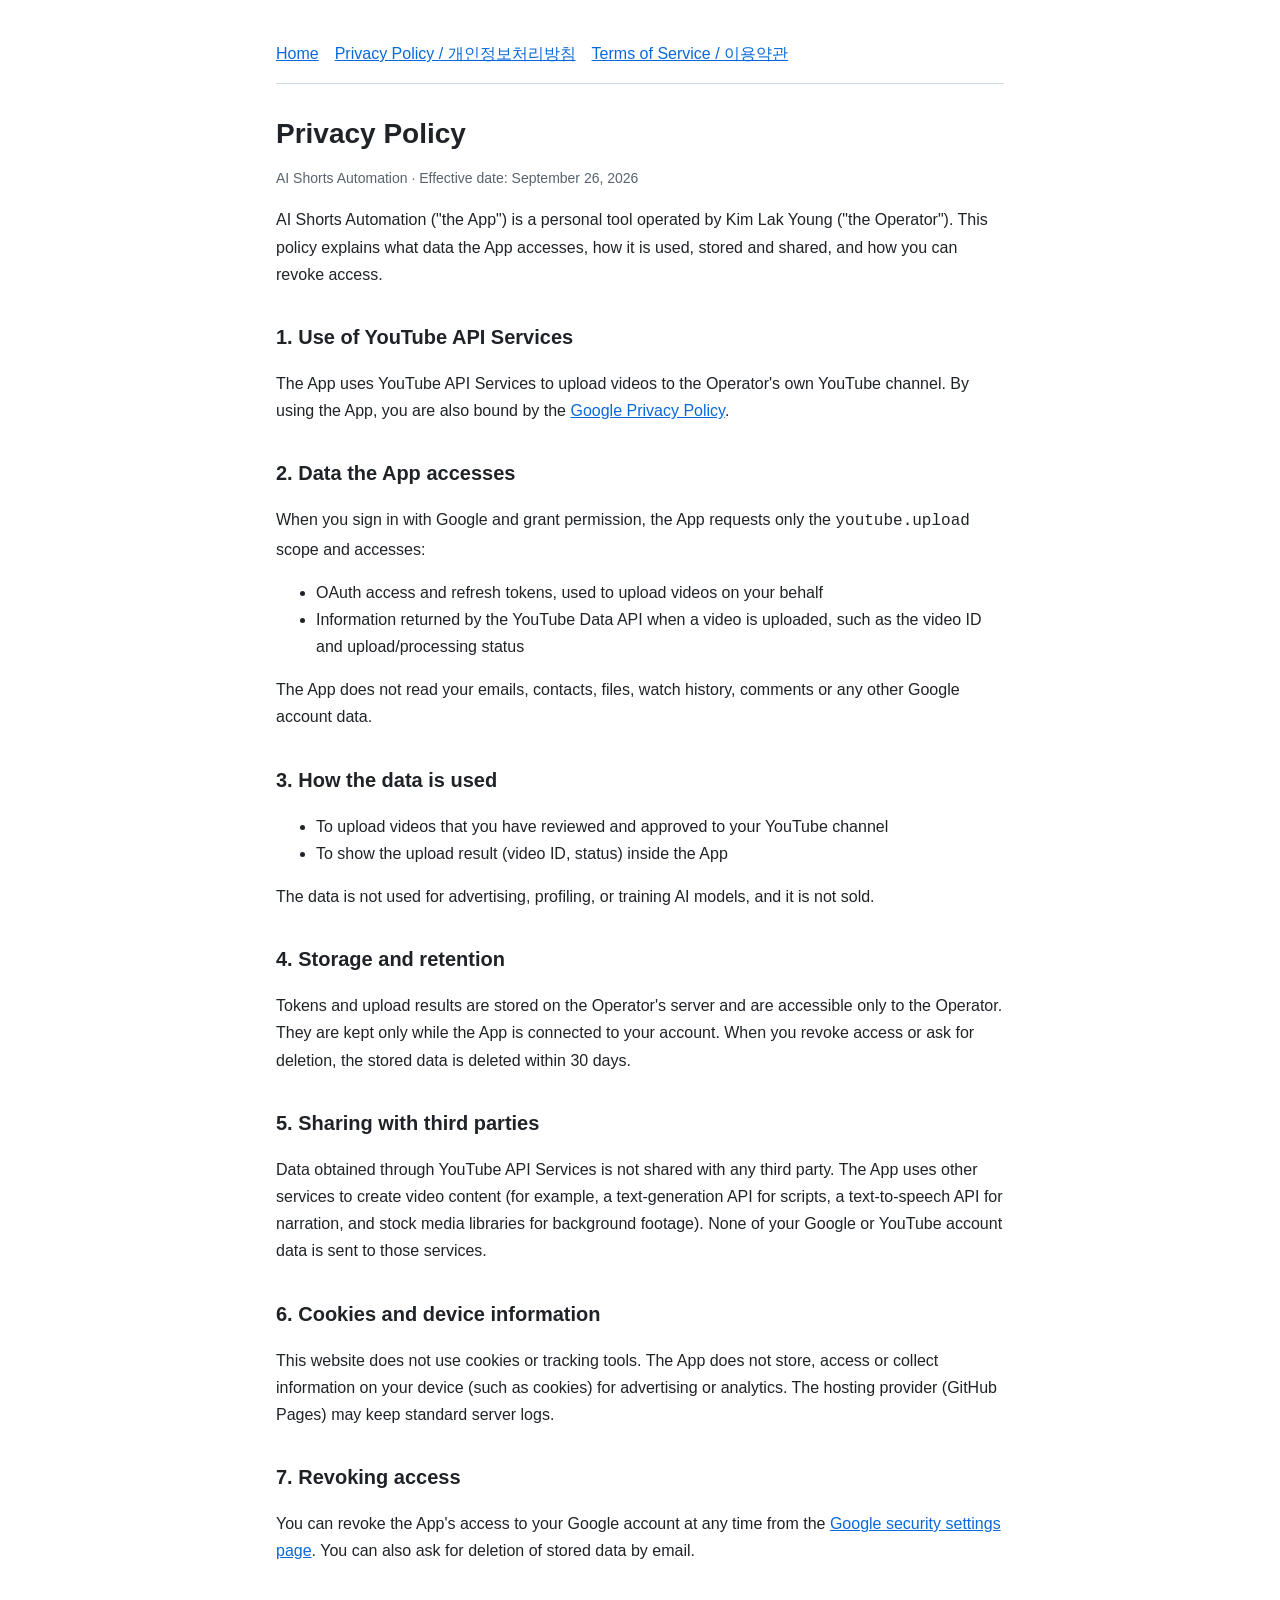
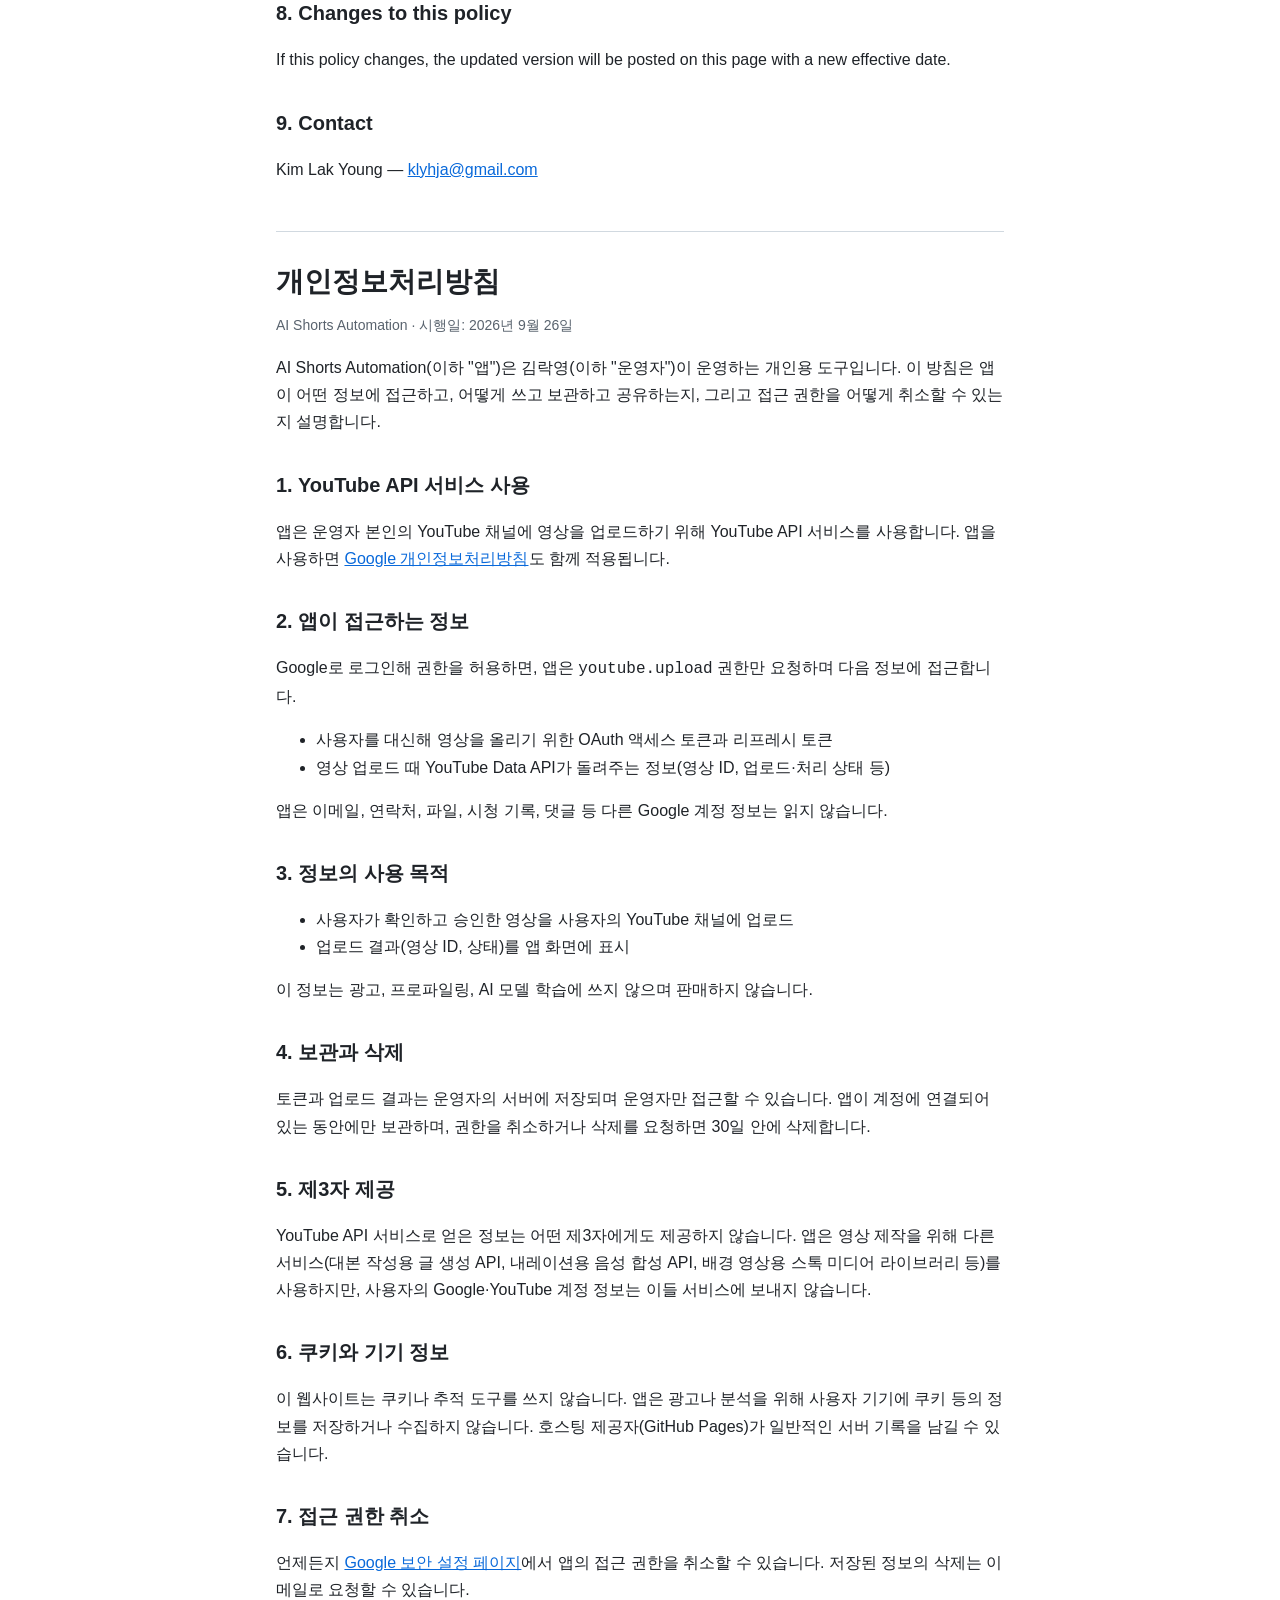
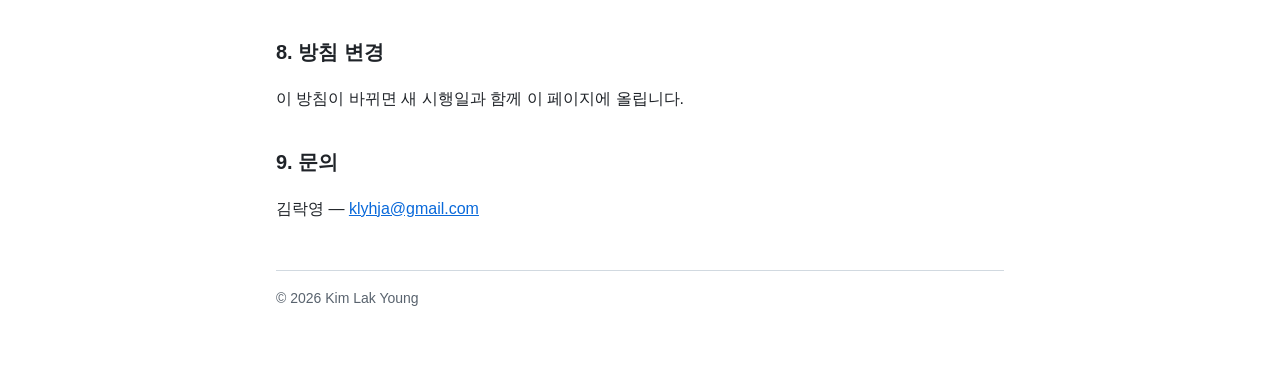
==== privacy.html @ d7c07e0d "Add homepage, privacy policy and terms of service Co-Authored-By: Claude Opus 5.5 (1M context) <nore" ====
<!doctype html>
<html lang="en">
<head>
<meta charset="utf-8">
<meta name="viewport" content="width=device-width, initial-scale=1">
<title>Privacy Policy</title>
<meta name="description" content="Privacy Policy for AI Shorts Automation.">
<link rel="stylesheet" href="style.css">
</head>
<body>
<main>
  <nav>
    <a href="./">Home</a>
    <a href="privacy.html">Privacy Policy / 개인정보처리방침</a>
    <a href="terms.html">Terms of Service / 이용약관</a>
  </nav>

  <h1>Privacy Policy</h1>
  <p class="meta">AI Shorts Automation · Effective date: September 26, 2026</p>

  <p>AI Shorts Automation ("the App") is a personal tool operated by Kim Lak Young ("the Operator"). This policy explains what data the App accesses, how it is used, stored and shared, and how you can revoke access.</p>

  <h2>1. Use of YouTube API Services</h2>
  <p>The App uses YouTube API Services to upload videos to the Operator's own YouTube channel. By using the App, you are also bound by the <a href="https://policies.google.com/privacy">Google Privacy Policy</a>.</p>

  <h2>2. Data the App accesses</h2>
  <p>When you sign in with Google and grant permission, the App requests only the <code>youtube.upload</code> scope and accesses:</p>
  <ul>
    <li>OAuth access and refresh tokens, used to upload videos on your behalf</li>
    <li>Information returned by the YouTube Data API when a video is uploaded, such as the video ID and upload/processing status</li>
  </ul>
  <p>The App does not read your emails, contacts, files, watch history, comments or any other Google account data.</p>

  <h2>3. How the data is used</h2>
  <ul>
    <li>To upload videos that you have reviewed and approved to your YouTube channel</li>
    <li>To show the upload result (video ID, status) inside the App</li>
  </ul>
  <p>The data is not used for advertising, profiling, or training AI models, and it is not sold.</p>

  <h2>4. Storage and retention</h2>
  <p>Tokens and upload results are stored on the Operator's server and are accessible only to the Operator. They are kept only while the App is connected to your account. When you revoke access or ask for deletion, the stored data is deleted within 30 days.</p>

  <h2>5. Sharing with third parties</h2>
  <p>Data obtained through YouTube API Services is not shared with any third party. The App uses other services to create video content (for example, a text-generation API for scripts, a text-to-speech API for narration, and stock media libraries for background footage). None of your Google or YouTube account data is sent to those services.</p>

  <h2>6. Cookies and device information</h2>
  <p>This website does not use cookies or tracking tools. The App does not store, access or collect information on your device (such as cookies) for advertising or analytics. The hosting provider (GitHub Pages) may keep standard server logs.</p>

  <h2>7. Revoking access</h2>
  <p>You can revoke the App's access to your Google account at any time from the <a href="https://security.google.com/settings/security/permissions">Google security settings page</a>. You can also ask for deletion of stored data by email.</p>

  <h2>8. Changes to this policy</h2>
  <p>If this policy changes, the updated version will be posted on this page with a new effective date.</p>

  <h2>9. Contact</h2>
  <p>Kim Lak Young — <a href="mailto:klyhja@gmail.com">klyhja@gmail.com</a></p>

  <section class="lang" lang="ko">
    <h1>개인정보처리방침</h1>
    <p class="meta">AI Shorts Automation · 시행일: 2026년 9월 26일</p>

    <p>AI Shorts Automation(이하 "앱")은 김락영(이하 "운영자")이 운영하는 개인용 도구입니다. 이 방침은 앱이 어떤 정보에 접근하고, 어떻게 쓰고 보관하고 공유하는지, 그리고 접근 권한을 어떻게 취소할 수 있는지 설명합니다.</p>

    <h2>1. YouTube API 서비스 사용</h2>
    <p>앱은 운영자 본인의 YouTube 채널에 영상을 업로드하기 위해 YouTube API 서비스를 사용합니다. 앱을 사용하면 <a href="https://policies.google.com/privacy">Google 개인정보처리방침</a>도 함께 적용됩니다.</p>

    <h2>2. 앱이 접근하는 정보</h2>
    <p>Google로 로그인해 권한을 허용하면, 앱은 <code>youtube.upload</code> 권한만 요청하며 다음 정보에 접근합니다.</p>
    <ul>
      <li>사용자를 대신해 영상을 올리기 위한 OAuth 액세스 토큰과 리프레시 토큰</li>
      <li>영상 업로드 때 YouTube Data API가 돌려주는 정보(영상 ID, 업로드·처리 상태 등)</li>
    </ul>
    <p>앱은 이메일, 연락처, 파일, 시청 기록, 댓글 등 다른 Google 계정 정보는 읽지 않습니다.</p>

    <h2>3. 정보의 사용 목적</h2>
    <ul>
      <li>사용자가 확인하고 승인한 영상을 사용자의 YouTube 채널에 업로드</li>
      <li>업로드 결과(영상 ID, 상태)를 앱 화면에 표시</li>
    </ul>
    <p>이 정보는 광고, 프로파일링, AI 모델 학습에 쓰지 않으며 판매하지 않습니다.</p>

    <h2>4. 보관과 삭제</h2>
    <p>토큰과 업로드 결과는 운영자의 서버에 저장되며 운영자만 접근할 수 있습니다. 앱이 계정에 연결되어 있는 동안에만 보관하며, 권한을 취소하거나 삭제를 요청하면 30일 안에 삭제합니다.</p>

    <h2>5. 제3자 제공</h2>
    <p>YouTube API 서비스로 얻은 정보는 어떤 제3자에게도 제공하지 않습니다. 앱은 영상 제작을 위해 다른 서비스(대본 작성용 글 생성 API, 내레이션용 음성 합성 API, 배경 영상용 스톡 미디어 라이브러리 등)를 사용하지만, 사용자의 Google·YouTube 계정 정보는 이들 서비스에 보내지 않습니다.</p>

    <h2>6. 쿠키와 기기 정보</h2>
    <p>이 웹사이트는 쿠키나 추적 도구를 쓰지 않습니다. 앱은 광고나 분석을 위해 사용자 기기에 쿠키 등의 정보를 저장하거나 수집하지 않습니다. 호스팅 제공자(GitHub Pages)가 일반적인 서버 기록을 남길 수 있습니다.</p>

    <h2>7. 접근 권한 취소</h2>
    <p>언제든지 <a href="https://security.google.com/settings/security/permissions">Google 보안 설정 페이지</a>에서 앱의 접근 권한을 취소할 수 있습니다. 저장된 정보의 삭제는 이메일로 요청할 수 있습니다.</p>

    <h2>8. 방침 변경</h2>
    <p>이 방침이 바뀌면 새 시행일과 함께 이 페이지에 올립니다.</p>

    <h2>9. 문의</h2>
    <p>김락영 — <a href="mailto:klyhja@gmail.com">klyhja@gmail.com</a></p>
  </section>

  <footer>© 2026 Kim Lak Young</footer>
</main>
</body>
</html>
---- style.css ----
:root {
  --bg: #ffffff;
  --text: #1f2328;
  --muted: #59636e;
  --line: #d1d9e0;
  --link: #0969da;
}
@media (prefers-color-scheme: dark) {
  :root {
    --bg: #0d1117;
    --text: #e6edf3;
    --muted: #9198a1;
    --line: #3d444d;
    --link: #4493f8;
  }
}
* { box-sizing: border-box; }
body {
  margin: 0;
  background: var(--bg);
  color: var(--text);
  font: 16px/1.7 -apple-system, BlinkMacSystemFont, "Segoe UI", "Apple SD Gothic Neo", "Malgun Gothic", sans-serif;
}
main { max-width: 760px; margin: 0 auto; padding: 40px 16px 64px; }
nav { display: flex; gap: 16px; flex-wrap: wrap; padding-bottom: 16px; border-bottom: 1px solid var(--line); margin-bottom: 32px; }
a { color: var(--link); }
h1 { font-size: 28px; line-height: 1.3; margin: 0 0 8px; }
h2 { font-size: 20px; margin: 32px 0 8px; }
h3 { font-size: 17px; margin: 24px 0 4px; }
.meta { color: var(--muted); font-size: 14px; }
.lang { border-top: 1px solid var(--line); margin-top: 48px; padding-top: 32px; }
footer { color: var(--muted); font-size: 14px; border-top: 1px solid var(--line); margin-top: 48px; padding-top: 16px; }
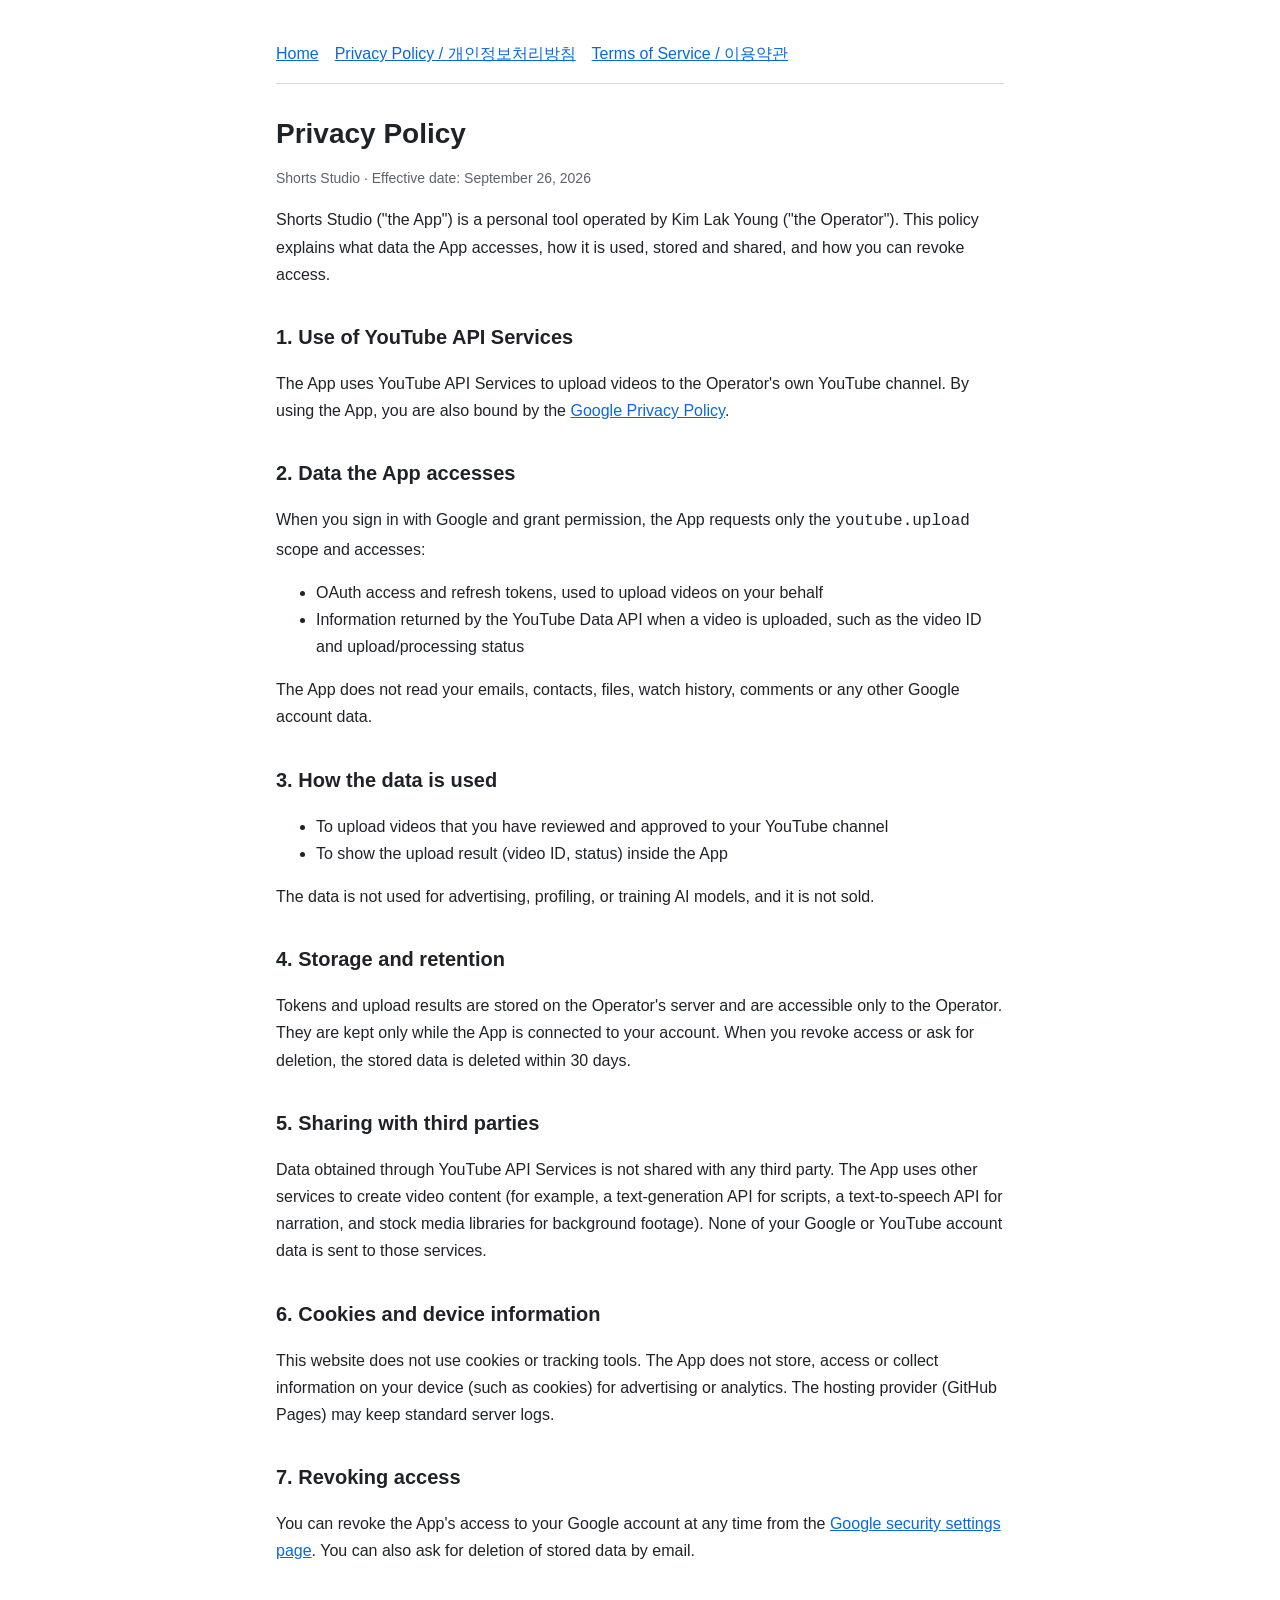
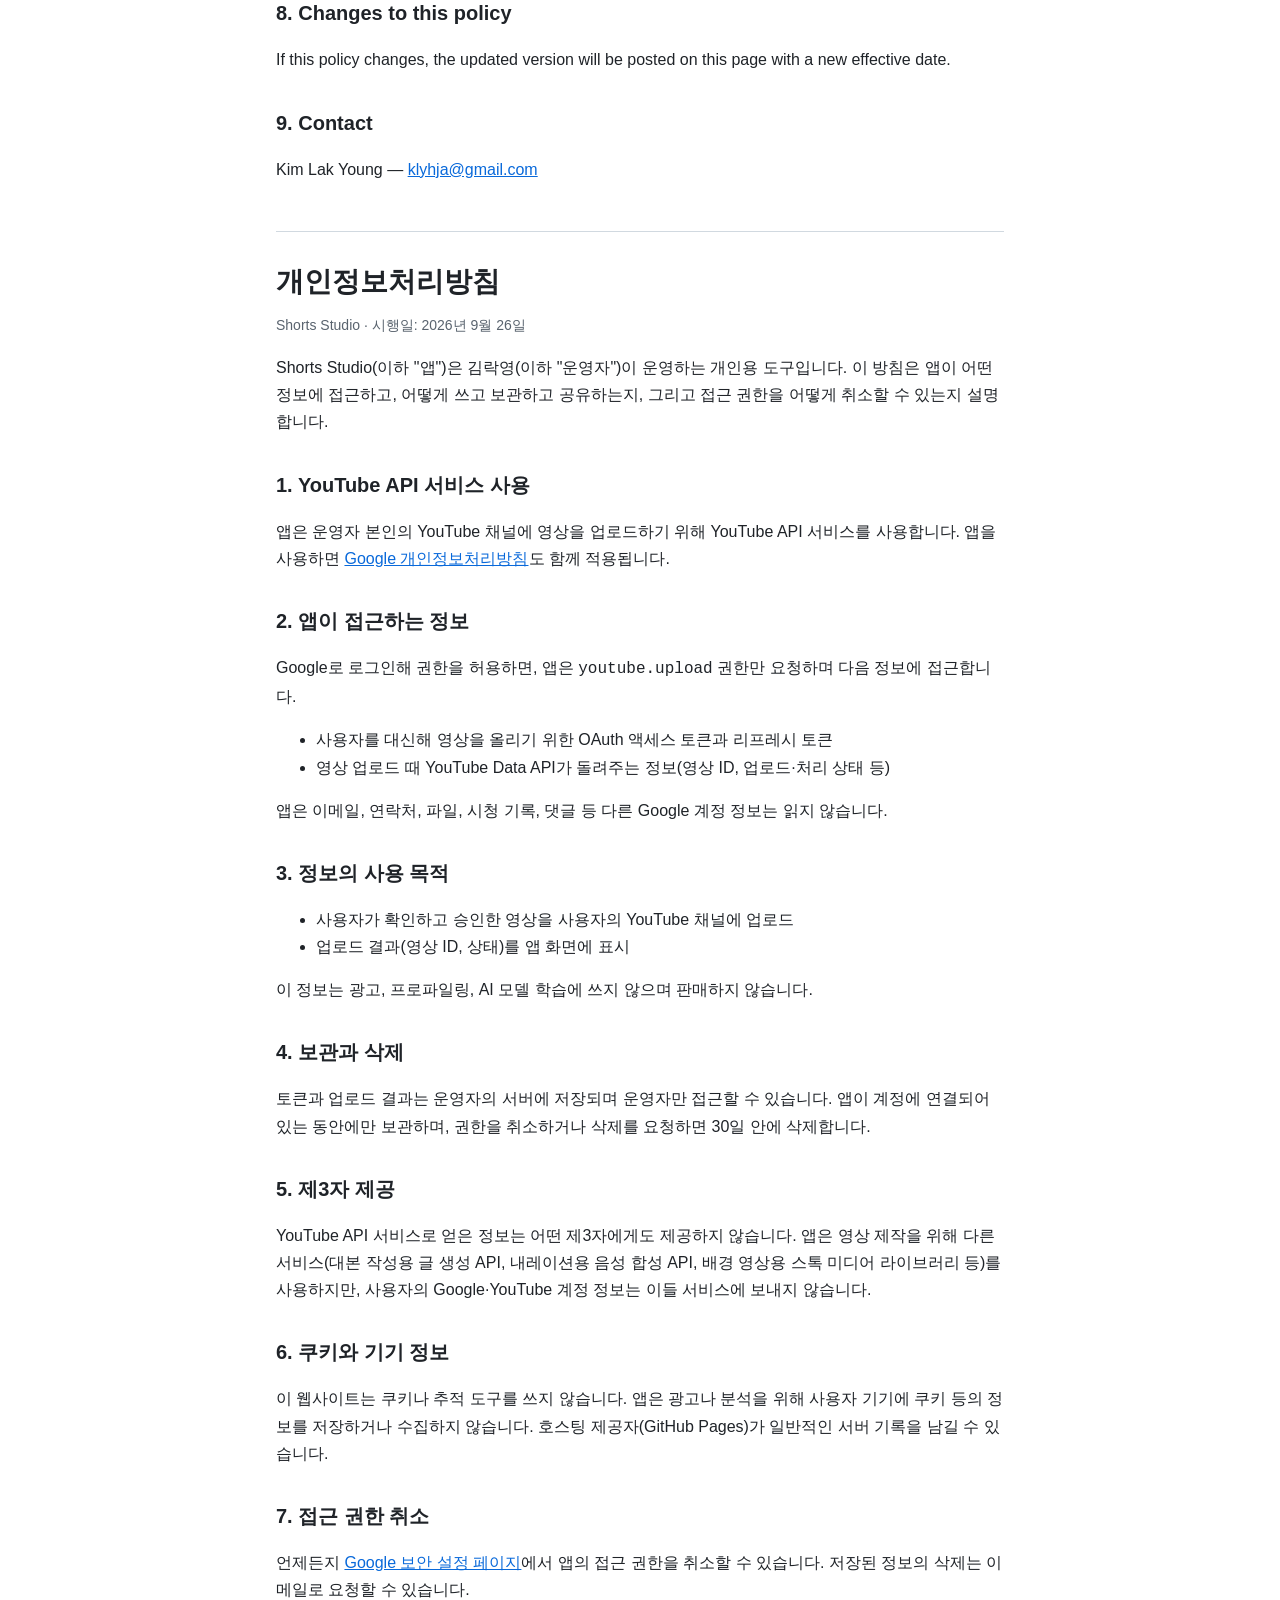
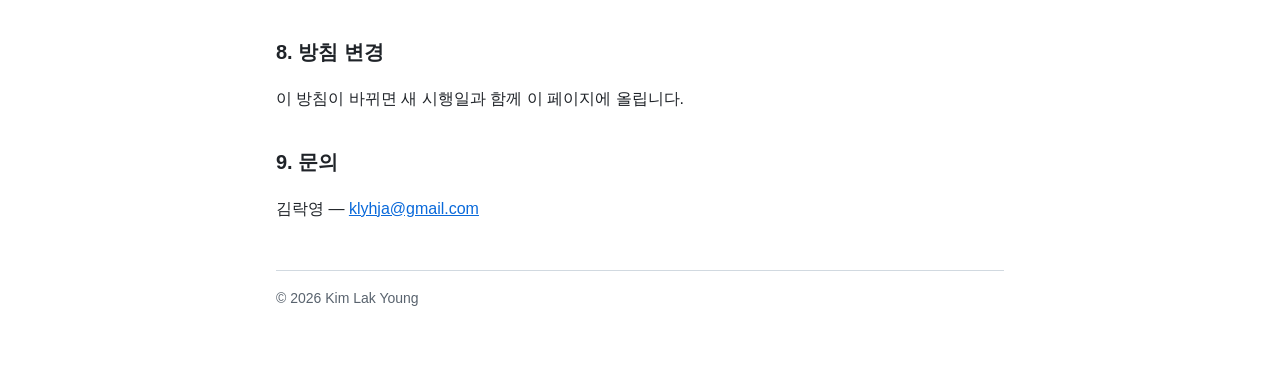
==== commit 6c92cf5e: "Rename app to Shorts Studio to match OAuth consent screen Co-Authored-By: Claude Opus 5.5 (1M contex" ====
--- a/privacy.html
+++ b/privacy.html
@@ -4,7 +4,7 @@
 <meta charset="utf-8">
 <meta name="viewport" content="width=device-width, initial-scale=1">
 <title>Privacy Policy</title>
-<meta name="description" content="Privacy Policy for AI Shorts Automation.">
+<meta name="description" content="Privacy Policy for Shorts Studio.">
 <link rel="stylesheet" href="style.css">
 </head>
 <body>
@@ -16,9 +16,9 @@
   </nav>
 
   <h1>Privacy Policy</h1>
-  <p class="meta">AI Shorts Automation · Effective date: September 26, 2026</p>
+  <p class="meta">Shorts Studio · Effective date: September 26, 2026</p>
 
-  <p>AI Shorts Automation ("the App") is a personal tool operated by Kim Lak Young ("the Operator"). This policy explains what data the App accesses, how it is used, stored and shared, and how you can revoke access.</p>
+  <p>Shorts Studio ("the App") is a personal tool operated by Kim Lak Young ("the Operator"). This policy explains what data the App accesses, how it is used, stored and shared, and how you can revoke access.</p>
 
   <h2>1. Use of YouTube API Services</h2>
   <p>The App uses YouTube API Services to upload videos to the Operator's own YouTube channel. By using the App, you are also bound by the <a href="https://policies.google.com/privacy">Google Privacy Policy</a>.</p>
@@ -58,9 +58,9 @@
 
   <section class="lang" lang="ko">
     <h1>개인정보처리방침</h1>
-    <p class="meta">AI Shorts Automation · 시행일: 2026년 9월 26일</p>
+    <p class="meta">Shorts Studio · 시행일: 2026년 9월 26일</p>
 
-    <p>AI Shorts Automation(이하 "앱")은 김락영(이하 "운영자")이 운영하는 개인용 도구입니다. 이 방침은 앱이 어떤 정보에 접근하고, 어떻게 쓰고 보관하고 공유하는지, 그리고 접근 권한을 어떻게 취소할 수 있는지 설명합니다.</p>
+    <p>Shorts Studio(이하 "앱")은 김락영(이하 "운영자")이 운영하는 개인용 도구입니다. 이 방침은 앱이 어떤 정보에 접근하고, 어떻게 쓰고 보관하고 공유하는지, 그리고 접근 권한을 어떻게 취소할 수 있는지 설명합니다.</p>
 
     <h2>1. YouTube API 서비스 사용</h2>
     <p>앱은 운영자 본인의 YouTube 채널에 영상을 업로드하기 위해 YouTube API 서비스를 사용합니다. 앱을 사용하면 <a href="https://policies.google.com/privacy">Google 개인정보처리방침</a>도 함께 적용됩니다.</p>
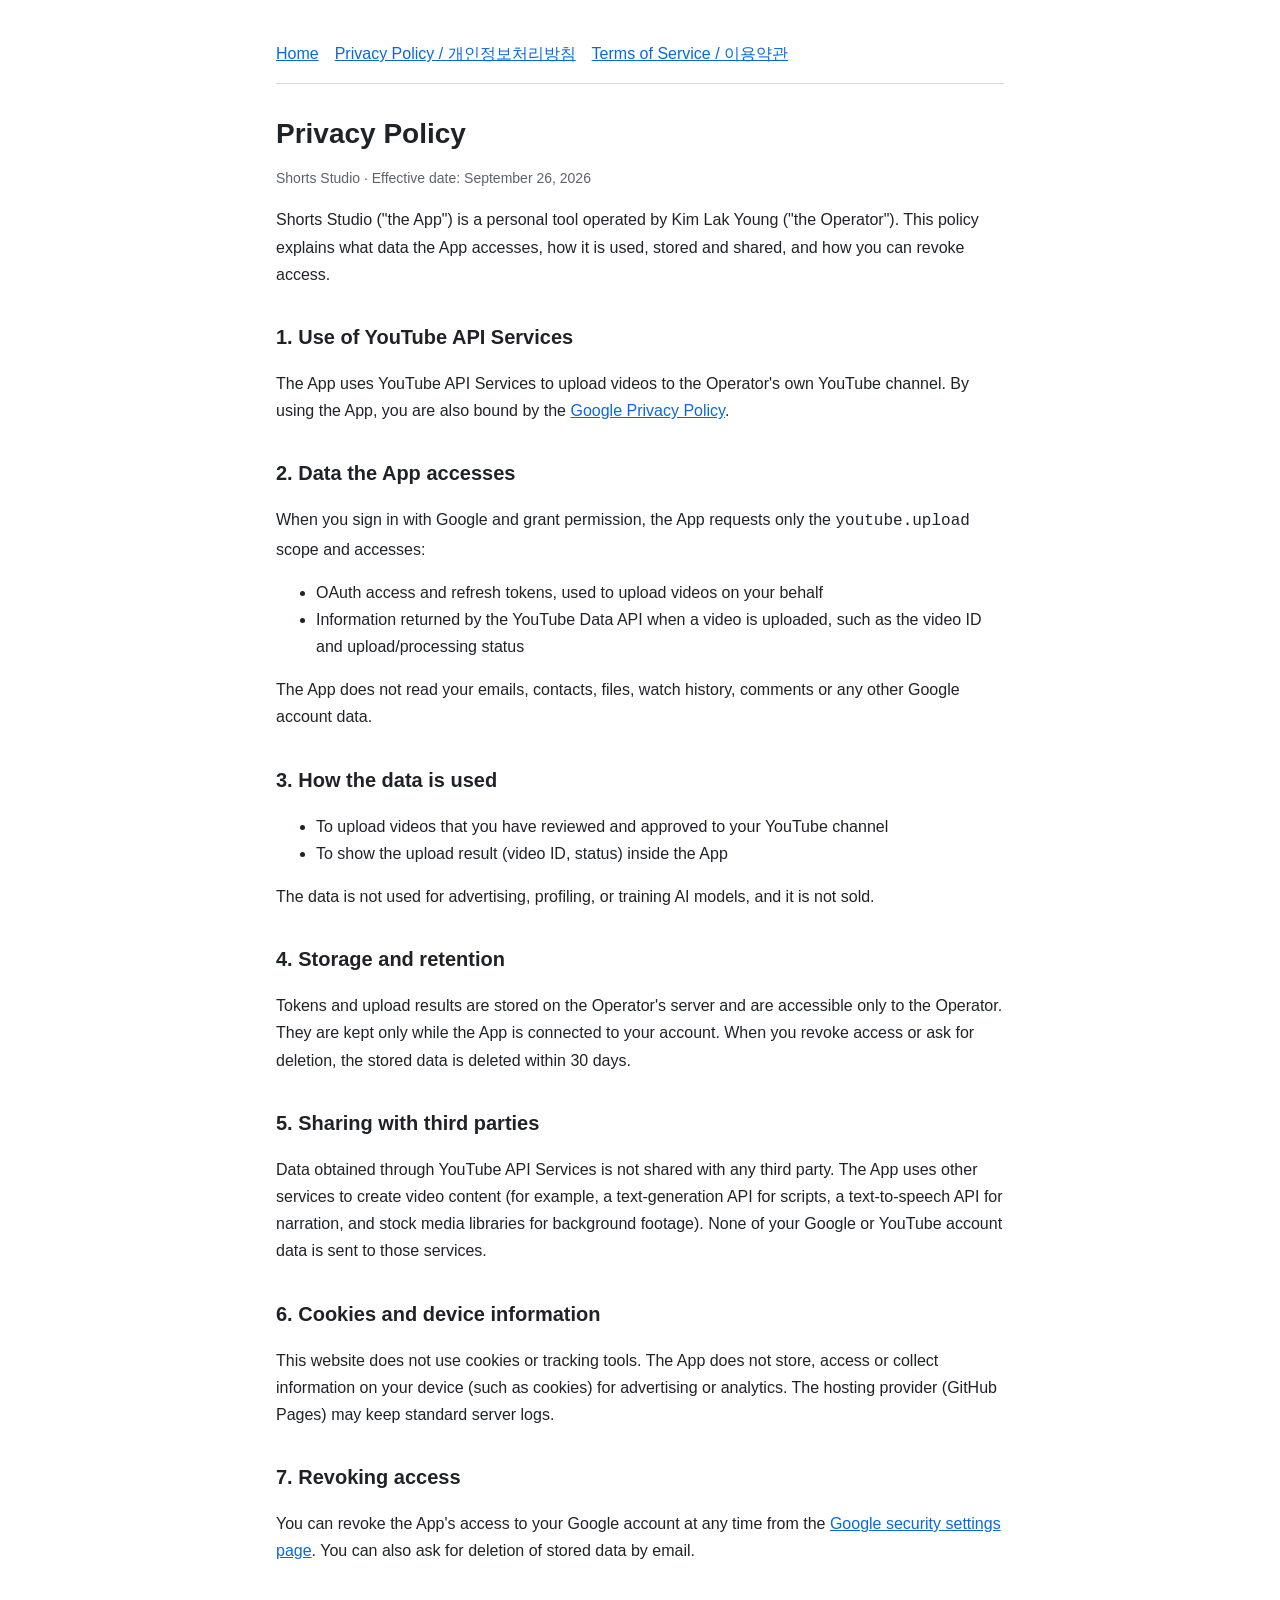
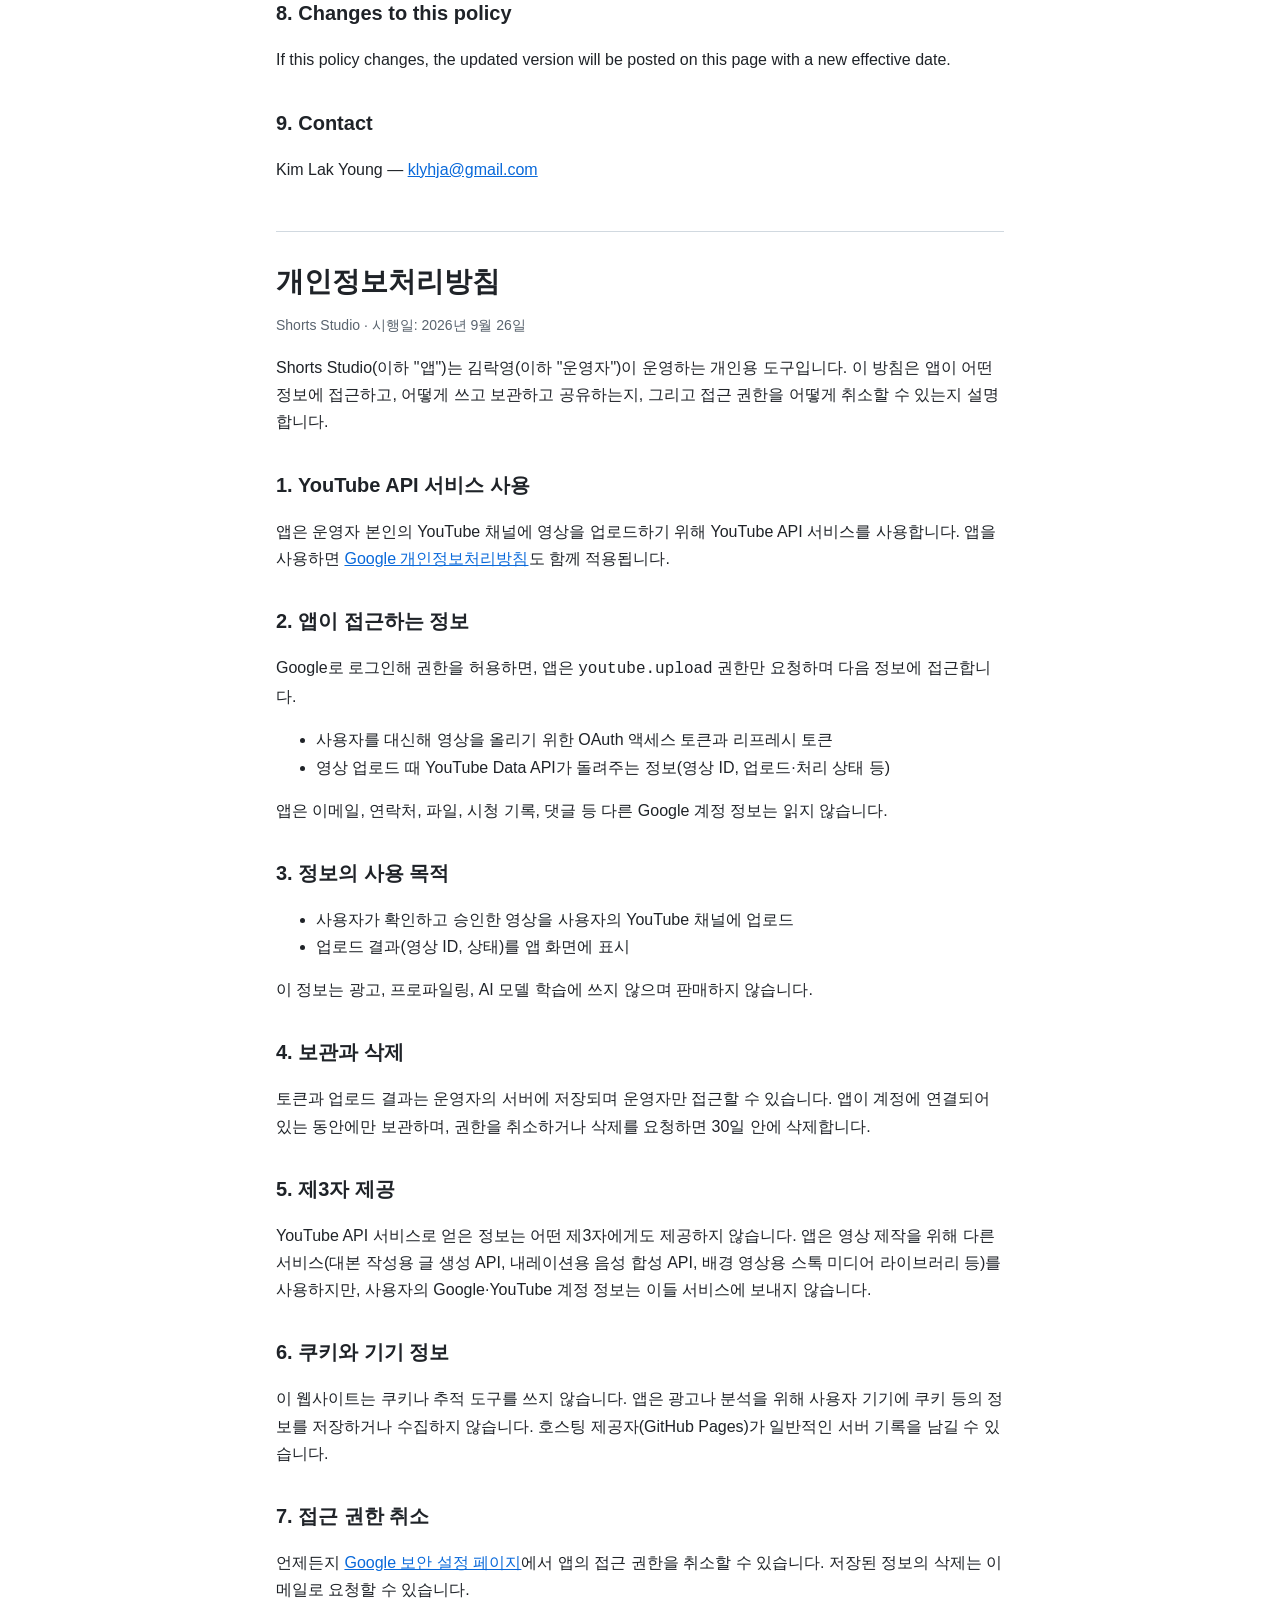
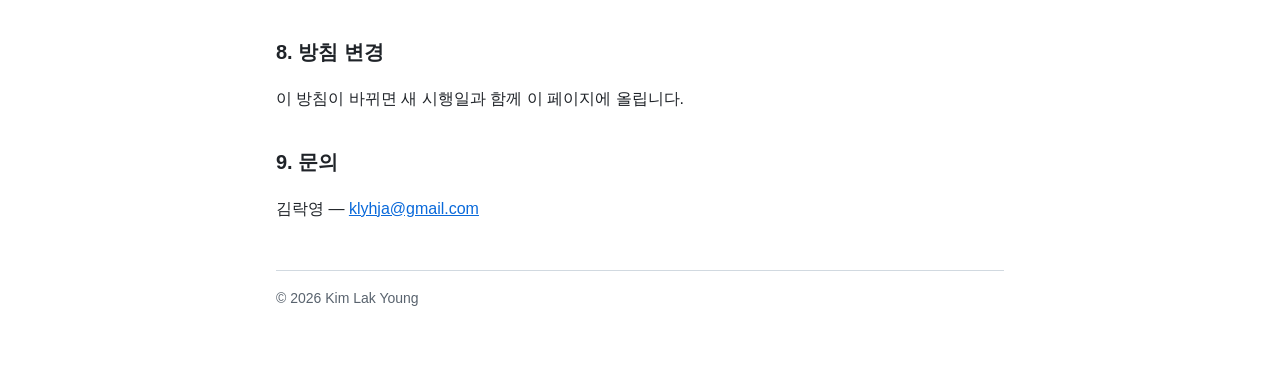
==== commit 0eb62914: "Fix Korean particle after app name Co-Authored-By: Claude Opus 5.5 (1M context) <noreply@anthropic.c" ====
--- a/privacy.html
+++ b/privacy.html
@@ -60,7 +60,7 @@
     <h1>개인정보처리방침</h1>
     <p class="meta">Shorts Studio · 시행일: 2026년 9월 26일</p>
 
-    <p>Shorts Studio(이하 "앱")은 김락영(이하 "운영자")이 운영하는 개인용 도구입니다. 이 방침은 앱이 어떤 정보에 접근하고, 어떻게 쓰고 보관하고 공유하는지, 그리고 접근 권한을 어떻게 취소할 수 있는지 설명합니다.</p>
+    <p>Shorts Studio(이하 "앱")는 김락영(이하 "운영자")이 운영하는 개인용 도구입니다. 이 방침은 앱이 어떤 정보에 접근하고, 어떻게 쓰고 보관하고 공유하는지, 그리고 접근 권한을 어떻게 취소할 수 있는지 설명합니다.</p>
 
     <h2>1. YouTube API 서비스 사용</h2>
     <p>앱은 운영자 본인의 YouTube 채널에 영상을 업로드하기 위해 YouTube API 서비스를 사용합니다. 앱을 사용하면 <a href="https://policies.google.com/privacy">Google 개인정보처리방침</a>도 함께 적용됩니다.</p>
